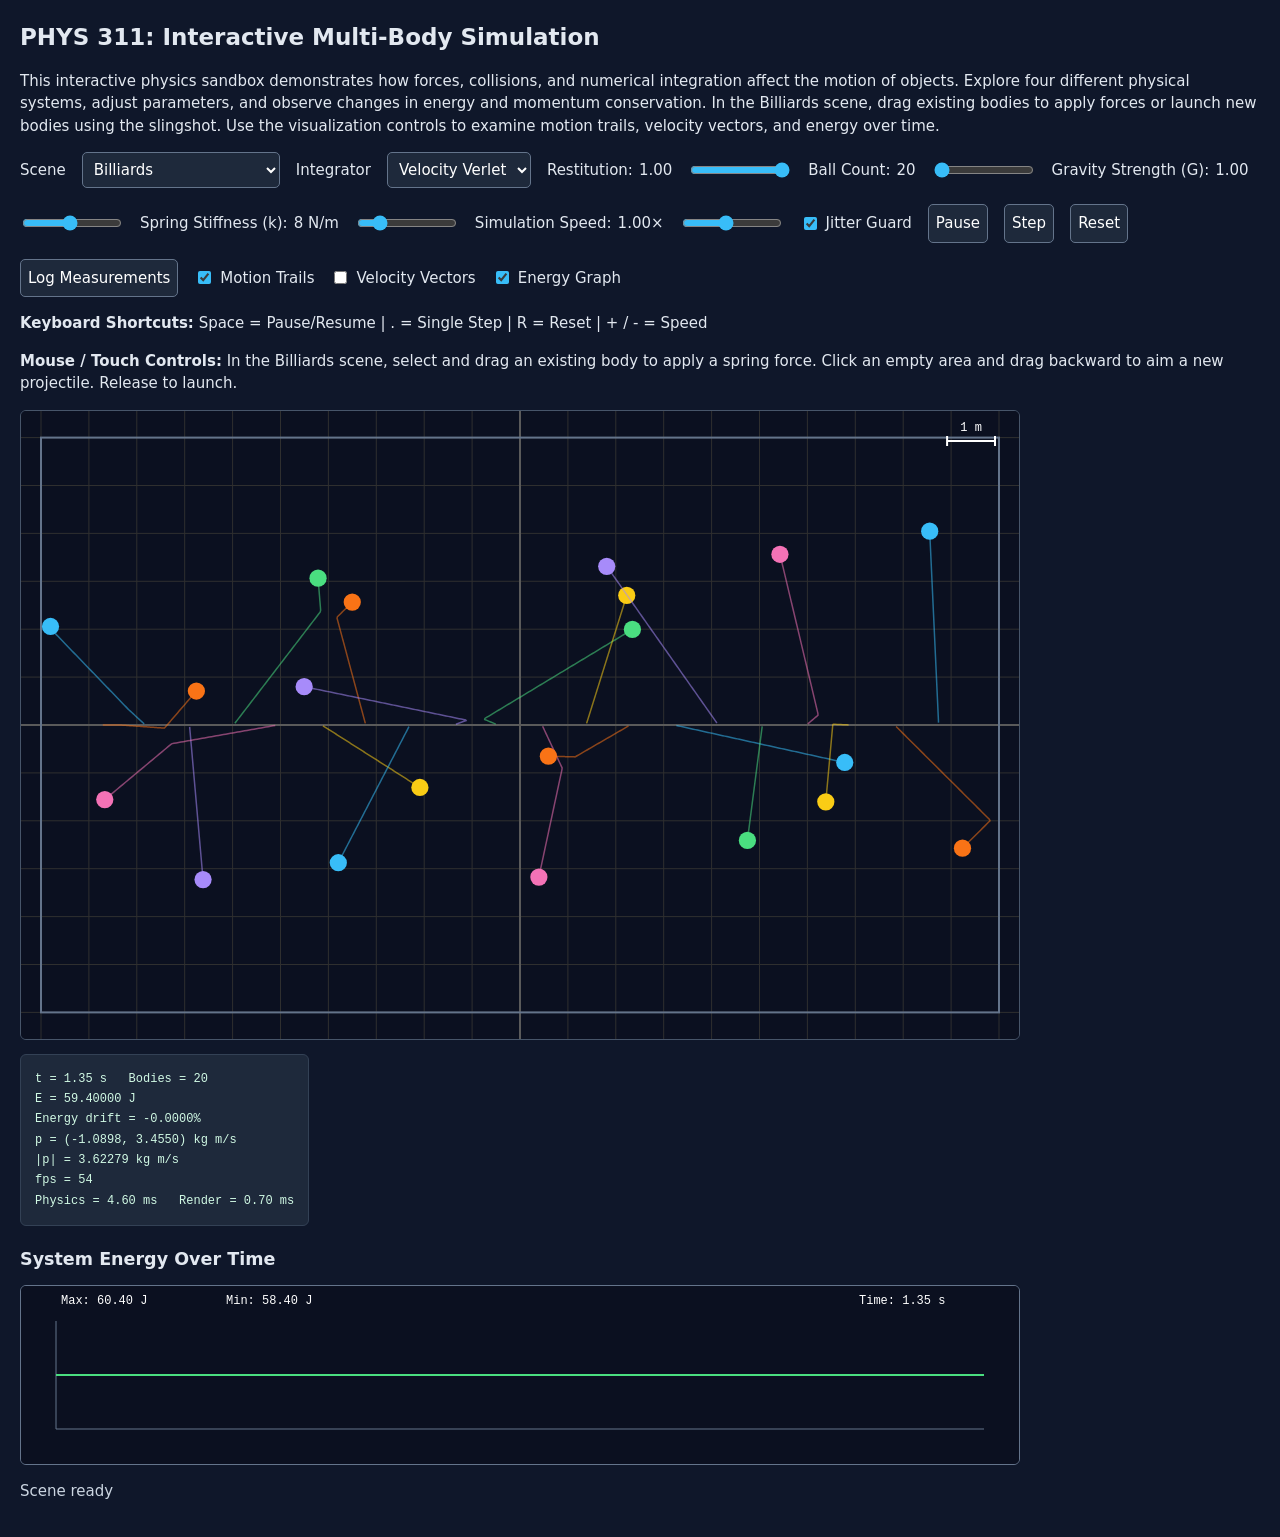
==== labs/lab11/index.html @ 899c91d4 "lab11" ====
<!doctype html>
<html lang="en">
<head>
  <meta charset="utf-8">
  <meta name="viewport" content="width=device-width, initial-scale=1">

  <title>PHYS 311 | Lab 10</title>

  <link rel="stylesheet" href="./style.css">
</head>

<body>

  <h1>PHYS 311: Interactive Multi-Body Simulation</h1>

  <p>
    This interactive physics sandbox demonstrates how forces,
    collisions, and numerical integration affect the motion
    of objects. Explore four different physical systems,
    adjust parameters, and observe changes in energy and
    momentum conservation.

    In the Billiards scene, drag existing bodies to apply
    forces or launch new bodies using the slingshot.
    Use the visualization controls to examine motion
    trails, velocity vectors, and energy over time.
  </p>
  
  <!-- SIMULATION CONTROLS -->

  <div class="controls">

    <label for="scene">Scene</label>
    <select id="scene">
      <option value="billiards">Billiards</option>
      <option value="jitter">Jitter Guard Test</option>
      <option value="orbits">N-Body Gravity</option>
      <option value="springs">Spring Network</option>
      <option value="blocktest">Rotating Block Test</option>
      <option value="slingshot">Slingshot Destruction</option>
    </select>

    <label for="integrator">Integrator</label>
    <select id="integrator">
      <option value="verlet">Velocity Verlet</option>
      <option value="cromer">Euler-Cromer</option>
      <option value="euler">Euler</option>
    </select>

    <label for="restitution">
      Restitution:
      <span id="restitution-label">1.00</span>
    </label>
    <input
      id="restitution"
      type="range"
      min="0"
      max="1"
      step="0.05"
      value="1"
    >

    <label for="count">
      Ball Count:
      <span id="count-label">20</span>
    </label>
    <input
      id="count"
      type="range"
      min="20"
      max="200"
      step="10"
      value="20"
    >

    <label for="gravity">
      Gravity Strength (G):
      <span id="gravity-label">1.00</span>
    </label>
    <input
      id="gravity"
      type="range"
      min="0.1"
      max="2"
      step="0.1"
      value="1"
    >

    <label for="stiffness">
      Spring Stiffness (k):
      <span id="stiffness-label">8 N/m</span>
    </label>
    <input
      id="stiffness"
      type="range"
      min="1"
      max="40"
      step="1"
      value="8"
    >

    <label for="speed">
      Simulation Speed:
      <span id="speed-label">1.00×</span>
    </label>
    <input
      id="speed"
      type="range"
      min="0.25"
      max="2"
      step="0.25"
      value="1"
    >

    <label for="guard">
      <input id="guard" type="checkbox" checked>
      Jitter Guard
    </label>

    <!-- PLAYBACK CONTROLS -->

    <button id="pause" type="button">Pause</button>
    <button id="step" type="button">Step</button>
    <button id="reset" type="button">Reset</button>
    <button id="report" type="button">Log Measurements</button>

    <!-- PHYSICS VISUALIZATIONS -->

    <label for="show-trails">
      <input id="show-trails" type="checkbox" checked>
      Motion Trails
    </label>

    <label for="show-velocity">
      <input id="show-velocity" type="checkbox">
      Velocity Vectors
    </label>

    <label for="show-energy">
      <input id="show-energy" type="checkbox" checked>
      Energy Graph
    </label>

  </div>

  <!-- KEYBOARD SHORTCUTS -->

  <p>
    <strong>Keyboard Shortcuts:</strong>
    Space = Pause/Resume |
    . = Single Step |
    R = Reset |
    + / - = Speed
  </p>

  <!-- INTERACTION INSTRUCTIONS -->

  <p>
    <strong>Mouse / Touch Controls:</strong>
    In the Billiards scene, select and drag an existing
    body to apply a spring force. Click an empty area
    and drag backward to aim a new projectile.
    Release to launch.
  </p>

  <!-- MAIN SIMULATION -->

  <div class="stage">

    <canvas
      id="simulation"
      width="1000"
      height="630"
    >
      Interactive two-dimensional physics simulation
      showing moving bodies, collisions, gravitational
      interactions, and spring forces.
    </canvas>

    <pre id="hud"></pre>

  </div>

  <!-- LIVE ENERGY GRAPH -->

  <div id="energy-panel">

    <h3>System Energy Over Time</h3>

    <canvas
      id="energy-chart"
      width="1000"
      height="180"
    >
      Live graph displaying total mechanical energy
      as a function of simulation time.
    </canvas>

  </div>

  <!-- STATUS DISPLAY -->

  <p id="status">Starting simulation...</p>

  <!-- JAVASCRIPT -->

  <script type="module" src="./main.js"></script>

</body>
</html>
---- labs/lab11/style.css ----
* {
  box-sizing: border-box;
}

body {
  margin: 0;
  padding: 20px;
  background: #0f172a;
  color: #e2e8f0;
  font: 15px system-ui, sans-serif;
  line-height: 1.5;
}

h1 {
  margin: 0 0 14px;
  font-size: 23px;
}

h3 {
  margin-bottom: 12px;
}

/* ==========================================
   CONTROL PANEL
   ========================================== */

.controls {
  display: flex;
  flex-wrap: wrap;
  align-items: center;
  gap: 16px;
  margin-bottom: 14px;
}

.controls label {
  display: inline-flex;
  align-items: center;
  gap: 6px;
}

select,
button {
  background: #1e293b;
  color: white;
  border: 1px solid #64748b;
  border-radius: 5px;
  padding: 7px;
  font: inherit;
}

button {
  cursor: pointer;
}

button:hover {
  background: #334155;
}

input[type="range"] {
  width: 100px;
  accent-color: #38bdf8;
}

input[type="checkbox"] {
  accent-color: #38bdf8;
}

/* Keyboard focus visibility */

button:focus-visible,
select:focus-visible,
input:focus-visible {
  outline: 3px solid #facc15;
  outline-offset: 3px;
}

/* ==========================================
   SIMULATION LAYOUT
   ========================================== */

.stage {
  display: flex;
  flex-wrap: wrap;
  gap: 14px;
  align-items: flex-start;
}

canvas {
  display: block;
  max-width: 100%;
  border: 1px solid #475569;
  border-radius: 6px;
}

/* Main simulation canvas */

#simulation {
  width: 100%;
  max-width: 1000px;
  height: auto;
  aspect-ratio: 1000 / 630;

  touch-action: none;
  cursor: crosshair;
}

/* ==========================================
   CONSERVATION HUD
   ========================================== */

#hud {
  margin: 0;
  background: #1e293b;
  border: 1px solid #334155;
  border-radius: 6px;
  padding: 14px;

  line-height: 1.7;
  font-size: 12px;
  white-space: pre-wrap;
  overflow-wrap: anywhere;

  max-width: 100%;
}

/* ==========================================
   ENERGY GRAPH
   ========================================== */

#energy-panel {
  margin-top: 20px;
  max-width: 1000px;
}

#energy-chart {
  display: block;
  width: 100%;
  height: auto;
  aspect-ratio: 1000 / 180;

  border: 1px solid #64748b;
  border-radius: 6px;
}

#energy-panel[hidden] {
  display: none;
}

/* ==========================================
   STATUS AND TEXT
   ========================================== */

.note,
#status {
  color: #cbd5e1;
}

/* ==========================================
   MOBILE RESPONSIVENESS
   ========================================== */

@media (max-width: 700px) {
  body {
    padding: 12px;
    font-size: 14px;
  }

  h1 {
    font-size: 20px;
  }

  .controls {
    gap: 12px;
  }

  .controls label {
    flex-wrap: wrap;
  }

  input[type="range"] {
    width: 130px;
  }

  button,
  select {
    min-height: 40px;
  }

  .stage {
    flex-direction: column;
  }

  #simulation {
    width: 100%;
  }

  #hud {
    width: 100%;
    font-size: 11px;
  }

  #energy-panel {
    width: 100%;
  }
}

/* ==========================================
   REDUCED MOTION
   ========================================== */

@media (prefers-reduced-motion: reduce) {
  *,
  *::before,
  *::after {
    animation-duration: 0.01ms !important;
    transition-duration: 0.01ms !important;
  }
}
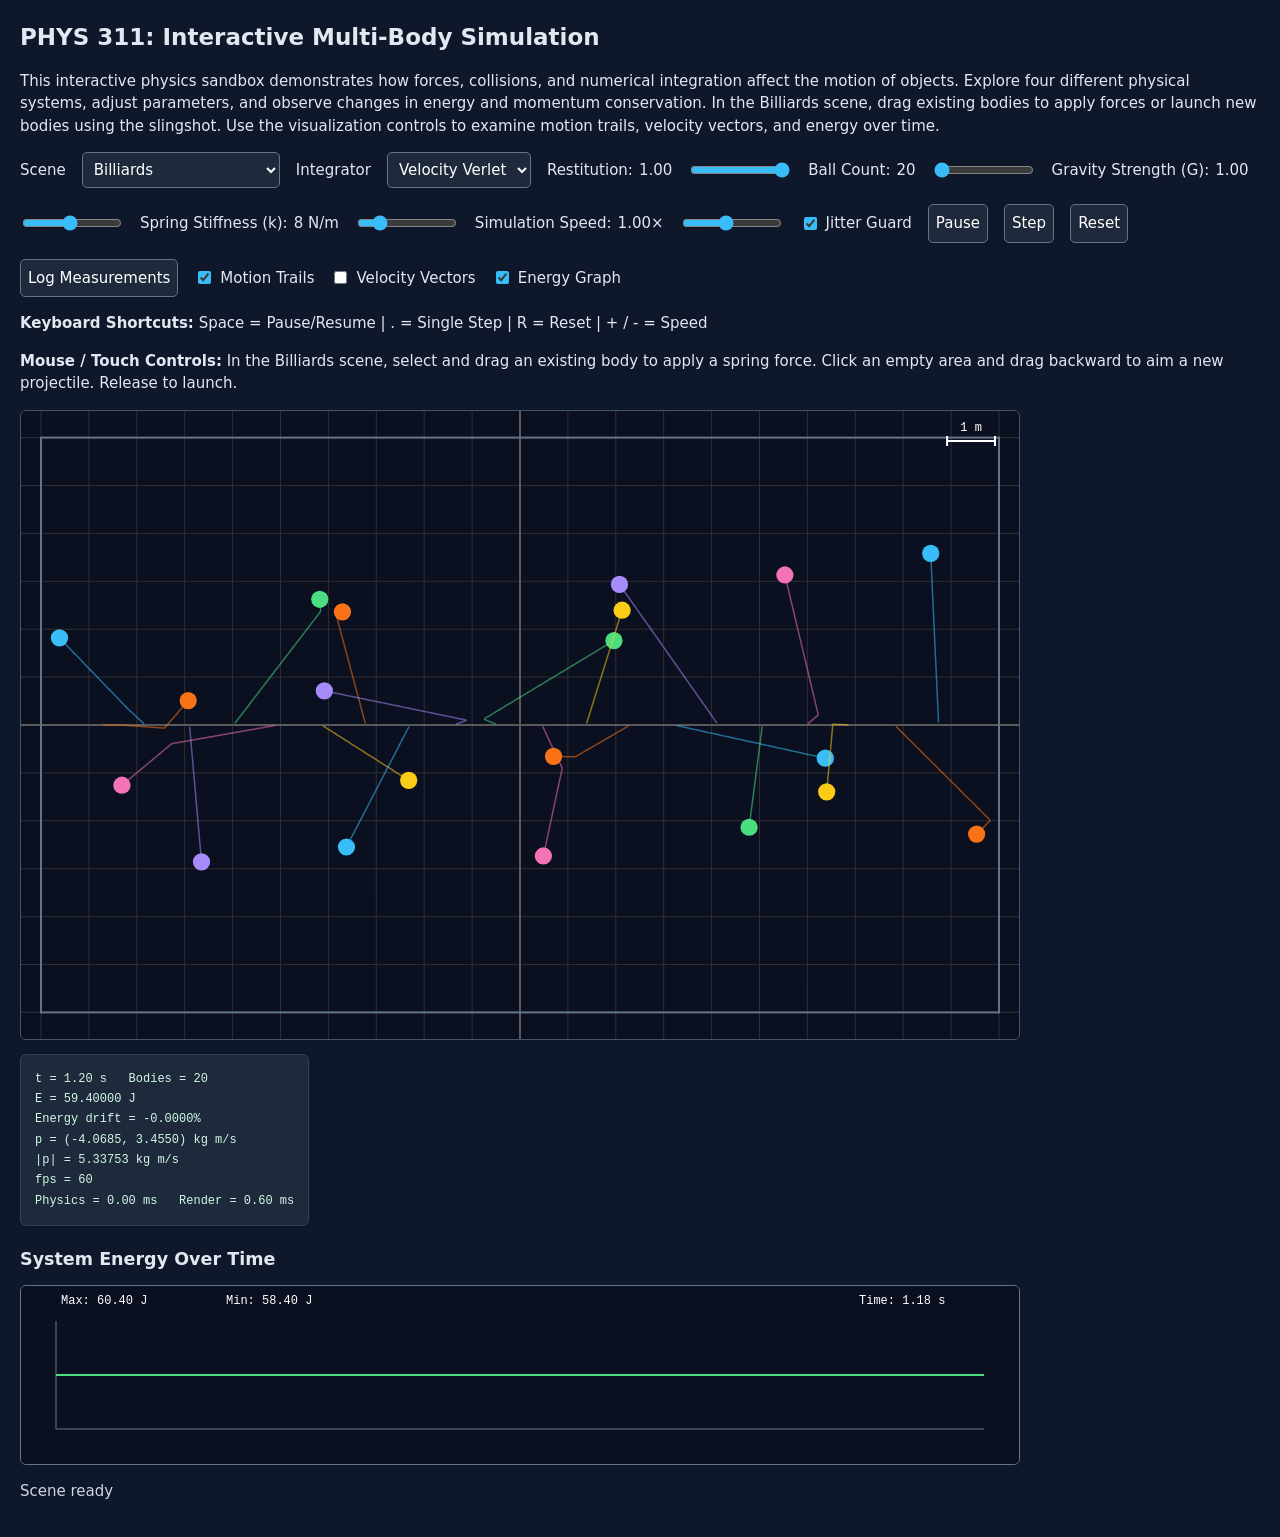
==== commit d41f69b9: "ReadME and Main lab11 edits" ====
--- a/labs/lab11/index.html
+++ b/labs/lab11/index.html
@@ -36,7 +36,6 @@
       <option value="jitter">Jitter Guard Test</option>
       <option value="orbits">N-Body Gravity</option>
       <option value="springs">Spring Network</option>
-      <option value="blocktest">Rotating Block Test</option>
       <option value="slingshot">Slingshot Destruction</option>
     </select>
 
